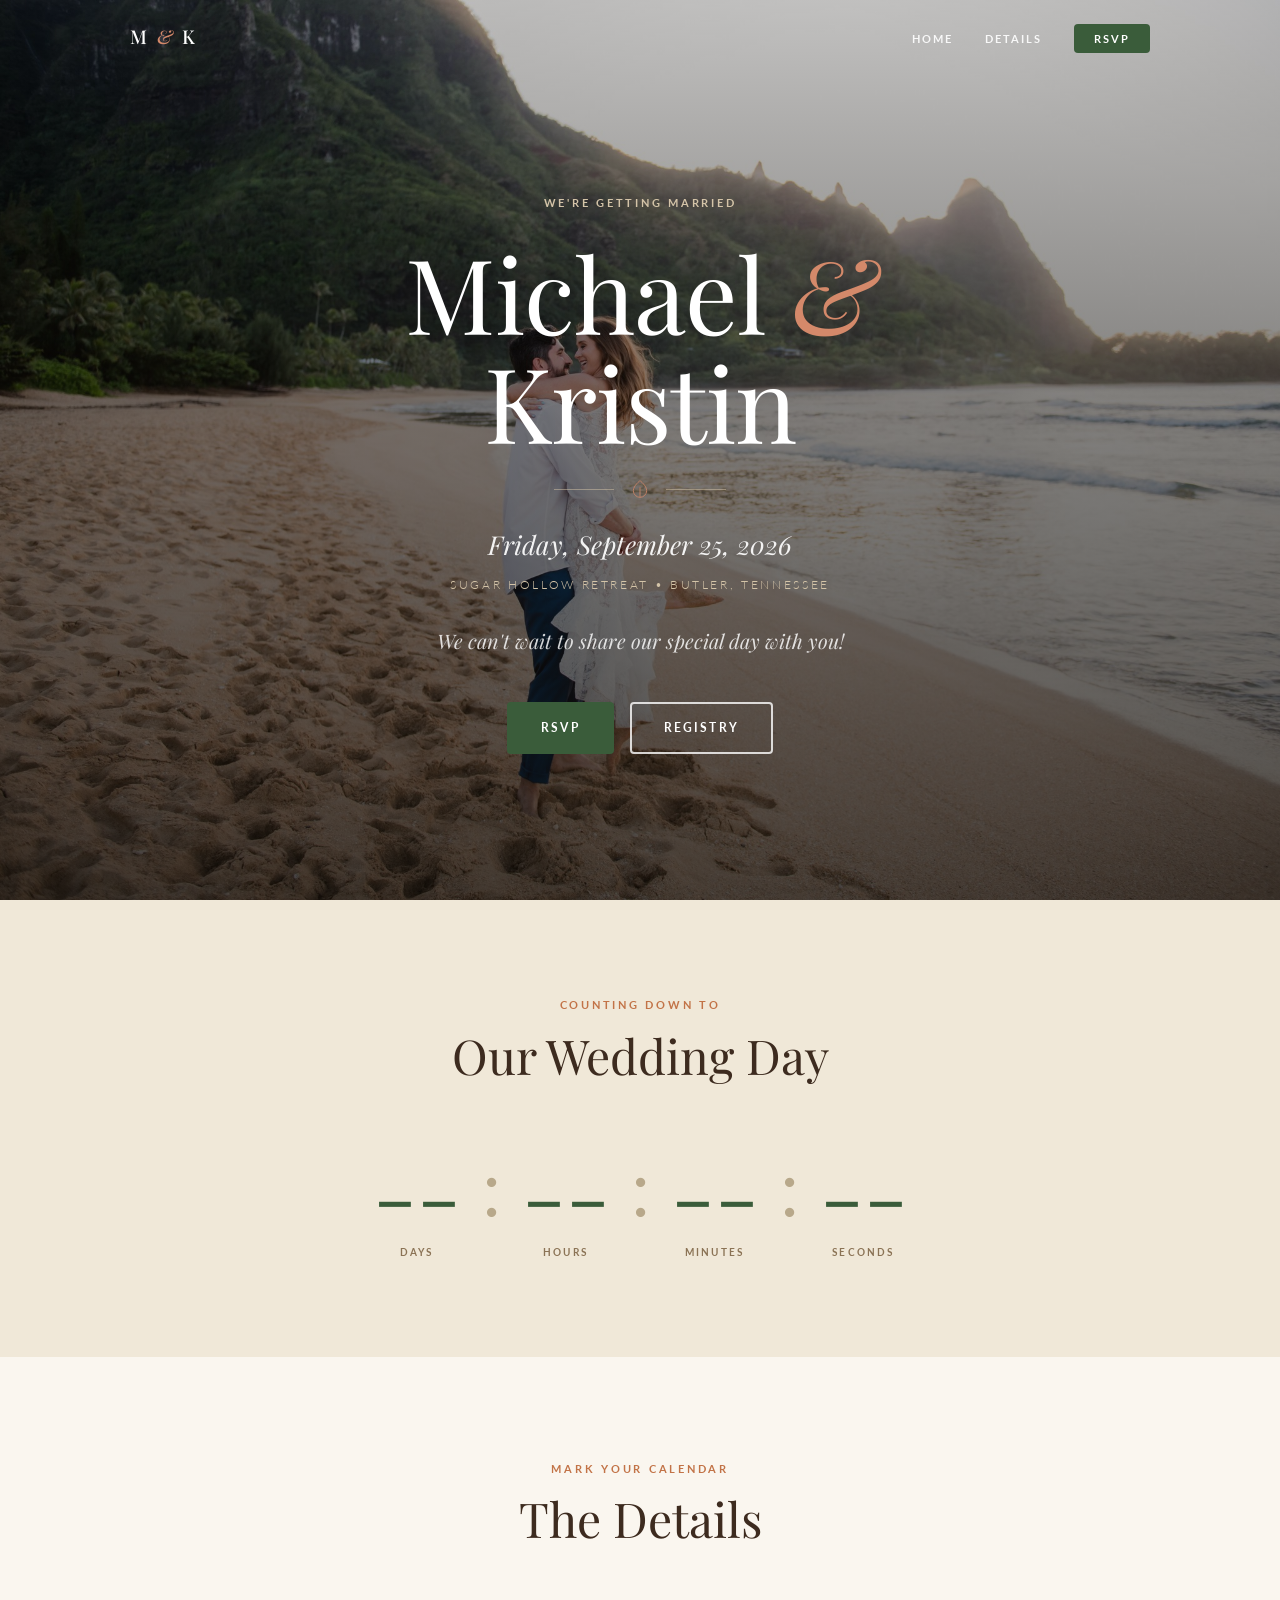
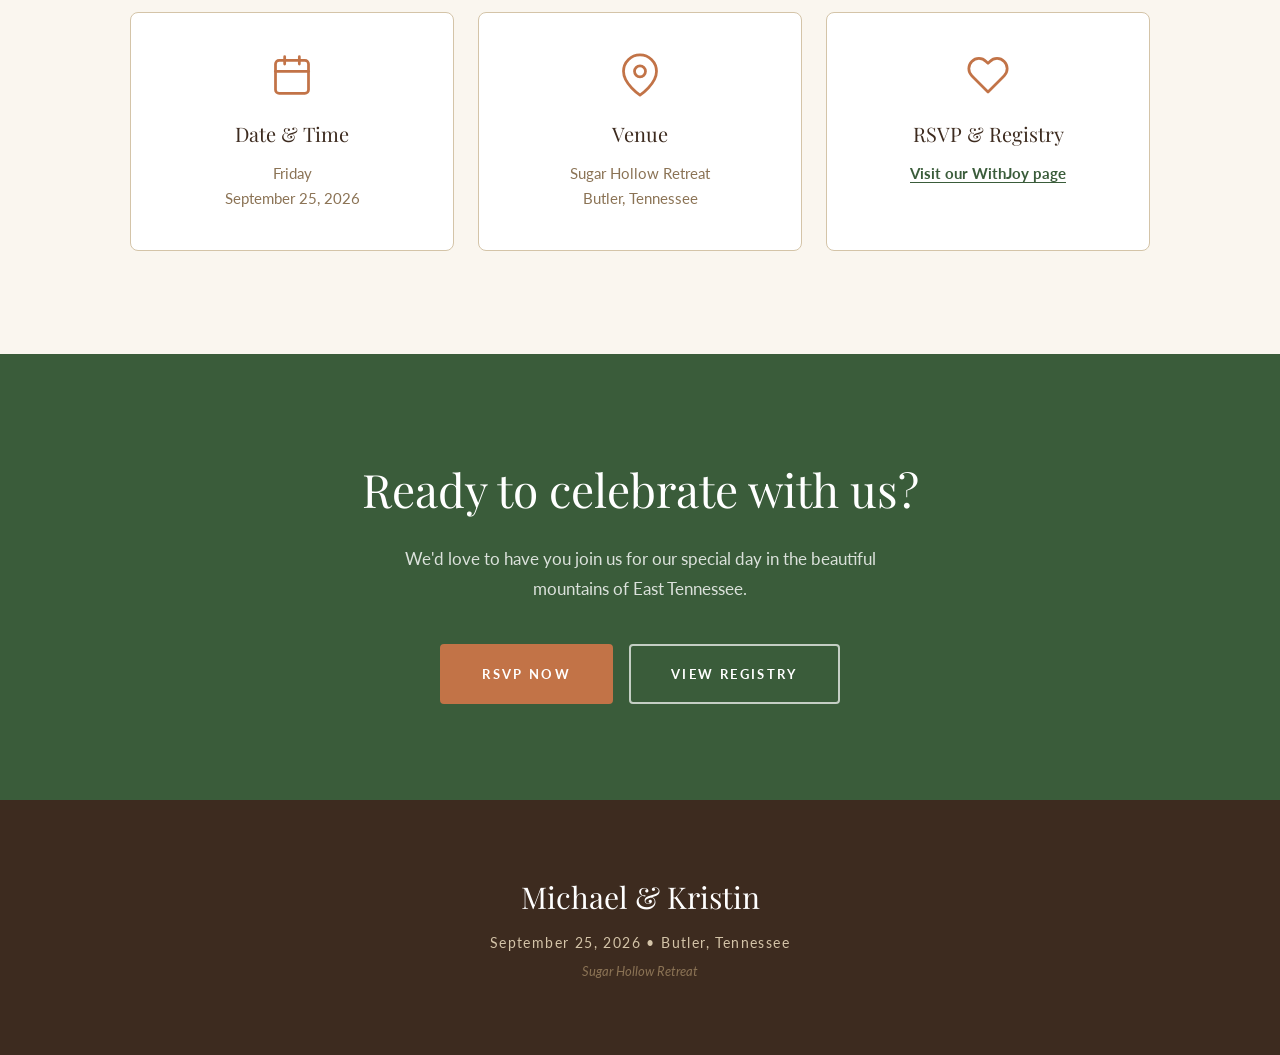
==== index.html @ a9865c3e "Launch Michael & Kristin wedding site (kristinmichael.com) Static HTML/CSS/JS site — no build step. " ====
<!DOCTYPE html>
<html lang="en">
<head>
  <meta charset="UTF-8">
  <meta name="viewport" content="width=device-width, initial-scale=1.0">
  <title>Michael &amp; Kristin's Wedding | September 25, 2026 | Butler, TN</title>
  <meta name="description" content="Join Michael &amp; Kristin as they celebrate their wedding on Friday, September 25, 2026 at Sugar Hollow Retreat in Butler, Tennessee.">
  <link rel="canonical" href="https://kristinmichael.com/">

  <!-- Open Graph -->
  <meta property="og:type" content="website">
  <meta property="og:url" content="https://kristinmichael.com/">
  <meta property="og:title" content="Michael &amp; Kristin's Wedding | September 25, 2026">
  <meta property="og:description" content="Join us on Friday, September 25, 2026 at Sugar Hollow Retreat in Butler, Tennessee.">
  <meta property="og:image" content="https://kristinmichael.com/images/og-cover.jpg">

  <!-- Google Fonts -->
  <link rel="preconnect" href="https://fonts.googleapis.com">
  <link rel="preconnect" href="https://fonts.gstatic.com" crossorigin>
  <link href="https://fonts.googleapis.com/css2?family=Playfair+Display:ital,wght@0,400;0,500;1,400;1,500&family=Lato:wght@300;400;700&display=swap" rel="stylesheet">

  <link rel="stylesheet" href="style.css">

  <!-- JSON-LD Event Schema -->
  <script type="application/ld+json">
  {
    "@context": "https://schema.org",
    "@type": "Event",
    "name": "Michael & Kristin's Wedding",
    "startDate": "2026-09-25T16:00:00-05:00",
    "endDate": "2026-09-26T00:00:00-05:00",
    "eventStatus": "https://schema.org/EventScheduled",
    "eventAttendanceMode": "https://schema.org/OfflineEventAttendanceMode",
    "location": {
      "@type": "Place",
      "name": "Sugar Hollow Retreat",
      "address": {
        "@type": "PostalAddress",
        "addressLocality": "Butler",
        "addressRegion": "TN",
        "addressCountry": "US"
      }
    },
    "url": "https://kristinmichael.com/",
    "description": "The wedding celebration of Michael and Kristin at Sugar Hollow Retreat in Butler, Tennessee.",
    "organizer": [
      { "@type": "Person", "name": "Michael" },
      { "@type": "Person", "name": "Kristin" }
    ]
  }
  </script>
</head>
<body>

  <!-- ── HEADER ───────────────────────────────────────────── -->
  <header class="site-header" role="banner">
    <nav class="nav-container" aria-label="Main navigation">
      <a href="/" class="nav-logo" aria-label="Michael &amp; Kristin — home">
        M <span class="nav-amp">&amp;</span> K
      </a>

      <button
        class="nav-toggle"
        aria-expanded="false"
        aria-controls="nav-menu"
        aria-label="Open navigation menu"
      >
        <span class="hamburger-line"></span>
        <span class="hamburger-line"></span>
        <span class="hamburger-line"></span>
      </button>

      <ul class="nav-menu" id="nav-menu" role="list">
        <li><a href="/" class="nav-link" aria-current="page">Home</a></li>
        <li><a href="#details" class="nav-link">Details</a></li>
        <li>
          <a
            href="https://withjoy.com/michael-kristin-2026/"
            class="nav-link nav-link--cta"
            target="_blank"
            rel="noopener noreferrer"
          >RSVP</a>
        </li>
      </ul>
    </nav>
  </header>

  <main id="main-content">

    <!-- ── HERO ─────────────────────────────────────────────── -->
    <section class="hero" aria-label="Wedding announcement">
      <div
        class="hero-bg"
        role="img"
        aria-label="Scenic mountain view at Sugar Hollow Retreat, Butler, Tennessee"
      ></div>
      <div class="hero-overlay" aria-hidden="true"></div>

      <div class="hero-content">
        <p class="eyebrow">We're getting married</p>

        <h1 class="hero-names">
          Michael <span class="amp-italic">&amp;</span> Kristin
        </h1>

        <div class="ornament" aria-hidden="true">
          <span class="ornament-line"></span>
          <svg class="ornament-leaf" viewBox="0 0 24 24" fill="none" xmlns="http://www.w3.org/2000/svg" aria-hidden="true">
            <path d="M12 2C12 2 4 8 4 14a8 8 0 0 0 16 0C20 8 12 2 12 2z" stroke="currentColor" stroke-width="1.2" stroke-linejoin="round"/>
            <line x1="12" y1="22" x2="12" y2="10" stroke="currentColor" stroke-width="1.2"/>
          </svg>
          <span class="ornament-line"></span>
        </div>

        <p class="hero-date">Friday, September 25, 2026</p>
        <p class="hero-location">Sugar Hollow Retreat &bull; Butler, Tennessee</p>
        <p class="hero-tagline">We can't wait to share our special day with you!</p>

        <div class="hero-buttons">
          <a
            href="https://withjoy.com/michael-kristin-2026/"
            class="btn btn-primary"
            target="_blank"
            rel="noopener noreferrer"
          >RSVP</a>
          <a
            href="https://withjoy.com/michael-kristin-2026/"
            class="btn btn-ghost"
            target="_blank"
            rel="noopener noreferrer"
          >Registry</a>
        </div>
      </div>
    </section>

    <!-- ── COUNTDOWN ─────────────────────────────────────────── -->
    <section class="countdown-section" aria-label="Countdown to the wedding">
      <div class="container">
        <p class="eyebrow eyebrow--dark">Counting down to</p>
        <h2 class="section-title">Our Wedding Day</h2>

        <div
          class="countdown"
          id="countdown"
          role="timer"
          aria-live="off"
          aria-label="Time remaining until the wedding"
        >
          <div class="unit">
            <span class="unit-number" id="cd-days">--</span>
            <span class="unit-label">Days</span>
          </div>
          <span class="unit-sep" aria-hidden="true">:</span>
          <div class="unit">
            <span class="unit-number" id="cd-hours">--</span>
            <span class="unit-label">Hours</span>
          </div>
          <span class="unit-sep" aria-hidden="true">:</span>
          <div class="unit">
            <span class="unit-number" id="cd-minutes">--</span>
            <span class="unit-label">Minutes</span>
          </div>
          <span class="unit-sep" aria-hidden="true">:</span>
          <div class="unit">
            <span class="unit-number" id="cd-seconds">--</span>
            <span class="unit-label">Seconds</span>
          </div>
        </div>
      </div>
    </section>

    <!-- ── DETAILS ───────────────────────────────────────────── -->
    <section class="details-section" id="details" aria-labelledby="details-heading">
      <div class="container">
        <p class="eyebrow eyebrow--dark">Mark your calendar</p>
        <h2 class="section-title" id="details-heading">The Details</h2>

        <div class="cards">

          <article class="card">
            <div class="card-icon" aria-hidden="true">
              <svg viewBox="0 0 24 24" fill="none" stroke="currentColor" stroke-width="1.5" stroke-linecap="round" stroke-linejoin="round">
                <rect x="3" y="4" width="18" height="18" rx="2"/>
                <line x1="16" y1="2" x2="16" y2="6"/>
                <line x1="8" y1="2" x2="8" y2="6"/>
                <line x1="3" y1="10" x2="21" y2="10"/>
              </svg>
            </div>
            <h3 class="card-title">Date &amp; Time</h3>
            <p class="card-body">Friday<br>September 25, 2026</p>
          </article>

          <article class="card">
            <div class="card-icon" aria-hidden="true">
              <svg viewBox="0 0 24 24" fill="none" stroke="currentColor" stroke-width="1.5" stroke-linecap="round" stroke-linejoin="round">
                <path d="M21 10c0 7-9 13-9 13S3 17 3 10a9 9 0 0 1 18 0z"/>
                <circle cx="12" cy="10" r="3"/>
              </svg>
            </div>
            <h3 class="card-title">Venue</h3>
            <p class="card-body">Sugar Hollow Retreat<br>Butler, Tennessee</p>
          </article>

          <article class="card">
            <div class="card-icon" aria-hidden="true">
              <svg viewBox="0 0 24 24" fill="none" stroke="currentColor" stroke-width="1.5" stroke-linecap="round" stroke-linejoin="round">
                <path d="M20.84 4.61a5.5 5.5 0 0 0-7.78 0L12 5.67l-1.06-1.06a5.5 5.5 0 0 0-7.78 7.78l1.06 1.06L12 21.23l7.78-7.78 1.06-1.06a5.5 5.5 0 0 0 0-7.78z"/>
              </svg>
            </div>
            <h3 class="card-title">RSVP &amp; Registry</h3>
            <p class="card-body">
              <a
                href="https://withjoy.com/michael-kristin-2026/"
                class="text-link"
                target="_blank"
                rel="noopener noreferrer"
              >Visit our WithJoy page</a>
            </p>
          </article>

        </div>
      </div>
    </section>

    <!-- ── CTA ───────────────────────────────────────────────── -->
    <section class="cta-section" aria-label="RSVP call to action">
      <div class="container">
        <h2 class="cta-title">Ready to celebrate with us?</h2>
        <p class="cta-body">
          We'd love to have you join us for our special day in the beautiful mountains
          of East Tennessee.
        </p>
        <div class="cta-buttons">
          <a
            href="https://withjoy.com/michael-kristin-2026/"
            class="btn btn-terracotta btn-lg"
            target="_blank"
            rel="noopener noreferrer"
          >RSVP Now</a>
          <a
            href="https://withjoy.com/michael-kristin-2026/"
            class="btn btn-ghost-white btn-lg"
            target="_blank"
            rel="noopener noreferrer"
          >View Registry</a>
        </div>
      </div>
    </section>

  </main>

  <!-- ── FOOTER ───────────────────────────────────────────── -->
  <footer class="site-footer" role="contentinfo">
    <div class="container">
      <p class="footer-names">Michael &amp; Kristin</p>
      <p class="footer-date">September 25, 2026 &bull; Butler, Tennessee</p>
      <p class="footer-venue">Sugar Hollow Retreat</p>
    </div>
  </footer>

  <script src="script.js"></script>
</body>
</html>
---- style.css ----
/* ============================================================
   Michael & Kristin — kristinmichael.com
   Rustic mountain aesthetic · Warm neutrals · Deep green + terracotta
   ============================================================ */

/* ── Custom Properties ────────────────────────────────────── */
:root {
  --cream:       #FAF6EF;
  --parchment:   #F0E8D8;
  --tan:         #D4C4A8;
  --tan-mid:     #B8A88A;
  --brown-lt:    #8B7355;
  --brown:       #3D2B1F;
  --green:       #3A5C3A;
  --green-lt:    #5C7A5C;
  --green-dark:  #2C4A2C;
  --terra:       #C27347;
  --terra-lt:    #D4896A;
  --gold:        #B89B6F;
  --white:       #FFFFFF;

  --serif: 'Playfair Display', Georgia, serif;
  --sans:  'Lato', system-ui, -apple-system, sans-serif;

  --max-w:  1100px;
  --px:     clamp(1.25rem, 5vw, 2.5rem);
  --radius: 4px;
  --ease:   0.25s ease;
}

/* ── Reset ────────────────────────────────────────────────── */
*, *::before, *::after { box-sizing: border-box; margin: 0; padding: 0; }

html { scroll-behavior: smooth; font-size: 16px; }

body {
  font-family: var(--sans);
  background-color: var(--cream);
  color: var(--brown);
  line-height: 1.7;
  -webkit-font-smoothing: antialiased;
}

img { max-width: 100%; height: auto; display: block; }
a   { color: inherit; text-decoration: none; }
ul  { list-style: none; }

/* ── Layout helpers ───────────────────────────────────────── */
.container {
  max-width: var(--max-w);
  margin: 0 auto;
  padding: 0 var(--px);
}

/* ── Typography helpers ───────────────────────────────────── */
.eyebrow {
  font-family: var(--sans);
  font-size: 0.6875rem;
  font-weight: 700;
  letter-spacing: 0.25em;
  text-transform: uppercase;
  color: var(--terra-lt);
  text-align: center;
  margin-bottom: 0.75rem;
}
.eyebrow--dark { color: var(--terra); }

.section-title {
  font-family: var(--serif);
  font-size: clamp(1.875rem, 4.5vw, 3rem);
  font-weight: 400;
  color: var(--brown);
  text-align: center;
  line-height: 1.2;
  margin-bottom: clamp(2.5rem, 6vw, 4rem);
}

/* ── Buttons ──────────────────────────────────────────────── */
.btn {
  display: inline-block;
  font-family: var(--sans);
  font-size: 0.75rem;
  font-weight: 700;
  letter-spacing: 0.18em;
  text-transform: uppercase;
  padding: 0.875rem 2rem;
  border: 2px solid transparent;
  border-radius: var(--radius);
  cursor: pointer;
  transition:
    background-color var(--ease),
    color var(--ease),
    border-color var(--ease);
  white-space: nowrap;
}

.btn-lg { padding: 1.0625rem 2.5rem; font-size: 0.8125rem; }

/* Green on white */
.btn-primary {
  background-color: var(--green);
  color: var(--white);
  border-color: var(--green);
}
.btn-primary:hover, .btn-primary:focus-visible {
  background-color: var(--green-lt);
  border-color: var(--green-lt);
}

/* Ghost white (hero) */
.btn-ghost {
  background-color: transparent;
  color: var(--white);
  border-color: rgba(255,255,255,0.8);
}
.btn-ghost:hover, .btn-ghost:focus-visible {
  background-color: var(--white);
  color: var(--green);
  border-color: var(--white);
}

/* Terracotta (CTA section) */
.btn-terracotta {
  background-color: var(--terra);
  color: var(--white);
  border-color: var(--terra);
}
.btn-terracotta:hover, .btn-terracotta:focus-visible {
  background-color: var(--terra-lt);
  border-color: var(--terra-lt);
}

/* Ghost white (on green CTA) */
.btn-ghost-white {
  background-color: transparent;
  color: var(--white);
  border-color: rgba(255,255,255,0.7);
}
.btn-ghost-white:hover, .btn-ghost-white:focus-visible {
  background-color: var(--white);
  color: var(--green);
  border-color: var(--white);
}

.btn:focus-visible {
  outline: 3px solid var(--terra);
  outline-offset: 3px;
}

/* ── Header / Nav ─────────────────────────────────────────── */
.site-header {
  position: fixed;
  top: 0; left: 0; right: 0;
  z-index: 200;
  transition: background-color var(--ease), box-shadow var(--ease);
}

.site-header.scrolled {
  background-color: var(--cream);
  box-shadow: 0 2px 20px rgba(61, 43, 31, 0.1);
}

.nav-container {
  max-width: var(--max-w);
  margin: 0 auto;
  padding: 1.25rem var(--px);
  display: flex;
  align-items: center;
  justify-content: space-between;
}

.nav-logo {
  font-family: var(--serif);
  font-size: 1.1875rem;
  font-weight: 500;
  letter-spacing: 0.12em;
  color: var(--white);
  transition: color var(--ease);
}
.site-header.scrolled .nav-logo { color: var(--brown); }

.nav-amp { color: var(--terra-lt); font-style: italic; }
.site-header.scrolled .nav-amp { color: var(--terra); }

.nav-menu {
  display: flex;
  align-items: center;
  gap: 2rem;
}

.nav-link {
  font-size: 0.6875rem;
  font-weight: 700;
  letter-spacing: 0.18em;
  text-transform: uppercase;
  color: rgba(255,255,255,0.9);
  padding-bottom: 2px;
  border-bottom: 1px solid transparent;
  transition: color var(--ease), border-color var(--ease);
}
.nav-link:hover { border-bottom-color: var(--terra-lt); }
.site-header.scrolled .nav-link { color: var(--brown); }
.site-header.scrolled .nav-link:hover { border-bottom-color: var(--terra); }

.nav-link--cta {
  background-color: var(--green);
  color: var(--white) !important;
  padding: 0.5rem 1.25rem;
  border-radius: var(--radius);
  border-bottom: none !important;
  transition: background-color var(--ease);
}
.nav-link--cta:hover,
.nav-link--cta:focus-visible { background-color: var(--green-lt); }

/* Hamburger */
.nav-toggle {
  display: none;
  flex-direction: column;
  justify-content: center;
  gap: 5px;
  width: 40px;
  height: 40px;
  background: none;
  border: none;
  cursor: pointer;
  padding: 0.5rem;
  border-radius: var(--radius);
  z-index: 210;
}

.hamburger-line {
  display: block;
  width: 22px;
  height: 2px;
  background-color: var(--white);
  border-radius: 2px;
  transition: transform var(--ease), opacity var(--ease), background-color var(--ease);
}
.site-header.scrolled .hamburger-line { background-color: var(--brown); }
.nav-toggle[aria-expanded="true"] .hamburger-line { background-color: var(--white); }

.nav-toggle[aria-expanded="true"] .hamburger-line:nth-child(1) { transform: translateY(7px) rotate(45deg); }
.nav-toggle[aria-expanded="true"] .hamburger-line:nth-child(2) { opacity: 0; transform: scaleX(0); }
.nav-toggle[aria-expanded="true"] .hamburger-line:nth-child(3) { transform: translateY(-7px) rotate(-45deg); }

.nav-toggle:focus-visible {
  outline: 3px solid var(--terra);
  outline-offset: 2px;
}

/* ── Hero ─────────────────────────────────────────────────── */
.hero {
  position: relative;
  min-height: 100svh;
  display: flex;
  align-items: center;
  justify-content: center;
  text-align: center;
  overflow: hidden;
}

/* ── PHOTO SWAP INSTRUCTIONS ──────────────────────────────
   Replace the gradient below with your real hero photo:
   background-image: url('images/hero-couple.jpg');
   Keep background-size: cover and background-position: center.
   ────────────────────────────────────────────────────────── */
.hero-bg {
  position: absolute;
  inset: 0;
  background-image: url('images/hero-couple.jpg');
  background-size: cover;
  background-position: center top;
  /* Placeholder gradient — remove once a real photo is in /images/ */
  background-color: #1E2E1A;
  background-image:
    url('images/hero-couple.jpg'),
    linear-gradient(155deg, #1C2E18 0%, #2E4420 30%, #4A3824 60%, #1E1810 100%);
}

.hero-overlay {
  position: absolute;
  inset: 0;
  background: linear-gradient(
    to bottom,
    rgba(15, 12, 8, 0.25) 0%,
    rgba(15, 12, 8, 0.52) 45%,
    rgba(15, 12, 8, 0.72) 100%
  );
}

.hero-content {
  position: relative;
  z-index: 1;
  padding: 7rem var(--px) 4rem;
  max-width: 720px;
  color: var(--white);
}

.hero .eyebrow {
  color: var(--tan);
  margin-bottom: 1.5rem;
}

.hero-names {
  font-family: var(--serif);
  font-size: clamp(3.25rem, 11vw, 6.5rem);
  font-weight: 400;
  line-height: 1.05;
  letter-spacing: -0.01em;
  margin-bottom: 1.5rem;
}

.amp-italic {
  font-style: italic;
  color: var(--terra-lt);
}

/* Botanical ornament */
.ornament {
  display: flex;
  align-items: center;
  justify-content: center;
  gap: 1rem;
  margin-bottom: 1.5rem;
}
.ornament-line {
  display: block;
  width: 60px;
  height: 1px;
  background-color: rgba(212, 196, 168, 0.5);
}
.ornament-leaf {
  width: 20px;
  height: 20px;
  color: var(--terra-lt);
  opacity: 0.8;
}

.hero-date {
  font-family: var(--serif);
  font-size: clamp(1.125rem, 3vw, 1.625rem);
  font-style: italic;
  color: rgba(255,255,255,0.92);
  margin-bottom: 0.5rem;
}

.hero-location {
  font-size: 0.75rem;
  font-weight: 300;
  letter-spacing: 0.22em;
  text-transform: uppercase;
  color: var(--tan);
  margin-bottom: 1.75rem;
}

.hero-tagline {
  font-family: var(--serif);
  font-size: clamp(1rem, 2.5vw, 1.25rem);
  font-style: italic;
  color: rgba(255,255,255,0.82);
  margin-bottom: 2.75rem;
}

.hero-buttons {
  display: flex;
  gap: 1rem;
  justify-content: center;
  flex-wrap: wrap;
}

/* ── Countdown ────────────────────────────────────────────── */
.countdown-section {
  background-color: var(--parchment);
  padding: clamp(4rem, 8vw, 6rem) 0;
}

.countdown {
  display: flex;
  align-items: flex-start;
  justify-content: center;
  gap: 0.75rem;
  flex-wrap: wrap;
}

.unit {
  display: flex;
  flex-direction: column;
  align-items: center;
  min-width: 90px;
}

.unit-number {
  font-family: var(--serif);
  font-size: clamp(3rem, 9vw, 5.5rem);
  font-weight: 400;
  color: var(--green);
  line-height: 1;
  margin-bottom: 0.5rem;
  font-variant-numeric: tabular-nums;
  min-width: 2ch;
  display: inline-block;
  text-align: center;
}

.unit-label {
  font-size: 0.625rem;
  font-weight: 700;
  letter-spacing: 0.22em;
  text-transform: uppercase;
  color: var(--brown-lt);
}

.unit-sep {
  font-family: var(--serif);
  font-size: clamp(2.5rem, 7vw, 4.5rem);
  color: var(--tan-mid);
  line-height: 1;
  margin-top: 0.125rem;
}

.countdown-complete {
  font-family: var(--serif);
  font-size: 2rem;
  font-style: italic;
  color: var(--green);
  text-align: center;
  padding: 2rem;
}

/* ── Details cards ────────────────────────────────────────── */
.details-section {
  padding: clamp(4rem, 8vw, 6.5rem) 0;
  background-color: var(--cream);
}

.cards {
  display: grid;
  grid-template-columns: repeat(auto-fit, minmax(240px, 1fr));
  gap: 1.5rem;
}

.card {
  text-align: center;
  padding: 2.5rem 2rem;
  border: 1px solid var(--tan);
  border-radius: 8px;
  background-color: var(--white);
  transition: box-shadow var(--ease), transform var(--ease);
}
.card:hover {
  box-shadow: 0 8px 32px rgba(61, 43, 31, 0.09);
  transform: translateY(-2px);
}

.card-icon {
  width: 44px;
  height: 44px;
  margin: 0 auto 1.25rem;
  color: var(--terra);
}
.card-icon svg { width: 100%; height: 100%; }

.card-title {
  font-family: var(--serif);
  font-size: 1.25rem;
  font-weight: 400;
  color: var(--brown);
  margin-bottom: 0.625rem;
}

.card-body {
  font-size: 0.9375rem;
  color: var(--brown-lt);
  line-height: 1.65;
}

.text-link {
  color: var(--green);
  font-weight: 700;
  border-bottom: 1px solid currentColor;
  transition: color var(--ease);
}
.text-link:hover, .text-link:focus-visible {
  color: var(--terra);
}
.text-link:focus-visible {
  outline: 3px solid var(--terra);
  outline-offset: 2px;
  border-radius: 2px;
}

/* ── CTA ──────────────────────────────────────────────────── */
.cta-section {
  background-color: var(--green);
  padding: clamp(4rem, 8vw, 6rem) 0;
  text-align: center;
}

.cta-title {
  font-family: var(--serif);
  font-size: clamp(1.75rem, 4vw, 2.875rem);
  font-weight: 400;
  color: var(--white);
  margin-bottom: 1rem;
}

.cta-body {
  font-size: 1.0625rem;
  color: rgba(255,255,255,0.82);
  max-width: 540px;
  margin: 0 auto 2.5rem;
  line-height: 1.75;
}

.cta-buttons {
  display: flex;
  gap: 1rem;
  justify-content: center;
  flex-wrap: wrap;
}

/* ── Footer ───────────────────────────────────────────────── */
.site-footer {
  background-color: var(--brown);
  color: var(--tan);
  padding: clamp(3rem, 6vw, 4.5rem) 0;
  text-align: center;
}

.footer-names {
  font-family: var(--serif);
  font-size: 1.875rem;
  font-weight: 400;
  color: var(--white);
  margin-bottom: 0.5rem;
}

.footer-date {
  font-size: 0.875rem;
  letter-spacing: 0.1em;
  margin-bottom: 0.375rem;
}

.footer-venue {
  font-size: 0.8125rem;
  font-style: italic;
  color: var(--brown-lt);
}

/* ── Mobile ───────────────────────────────────────────────── */
@media (max-width: 768px) {

  .nav-toggle { display: flex; }

  .nav-menu {
    position: fixed;
    inset: 0;
    background-color: var(--green-dark);
    flex-direction: column;
    justify-content: center;
    gap: 2.5rem;
    transform: translateX(100%);
    transition: transform 0.35s cubic-bezier(0.4, 0, 0.2, 1);
    z-index: 199;
  }
  .nav-menu.is-open { transform: translateX(0); }

  .nav-link {
    font-size: 0.875rem;
    color: rgba(255,255,255,0.9) !important;
    border-bottom-color: transparent !important;
    letter-spacing: 0.22em;
  }
  .nav-link:hover { border-bottom-color: var(--terra-lt) !important; }

  .nav-link--cta {
    background-color: var(--terra) !important;
    padding: 0.75rem 2rem !important;
    border-radius: var(--radius);
  }

  .unit-sep { display: none; }

  .countdown { gap: 2rem; }

  .hero-buttons { flex-direction: column; align-items: center; }
  .hero-buttons .btn { min-width: 200px; }

  .cta-buttons { flex-direction: column; align-items: center; }
  .cta-buttons .btn { min-width: 220px; }
}

/* ── Reduced motion ───────────────────────────────────────── */
@media (prefers-reduced-motion: reduce) {
  *, *::before, *::after {
    animation-duration: 0.01ms !important;
    transition-duration: 0.01ms !important;
  }
  html { scroll-behavior: auto; }
}
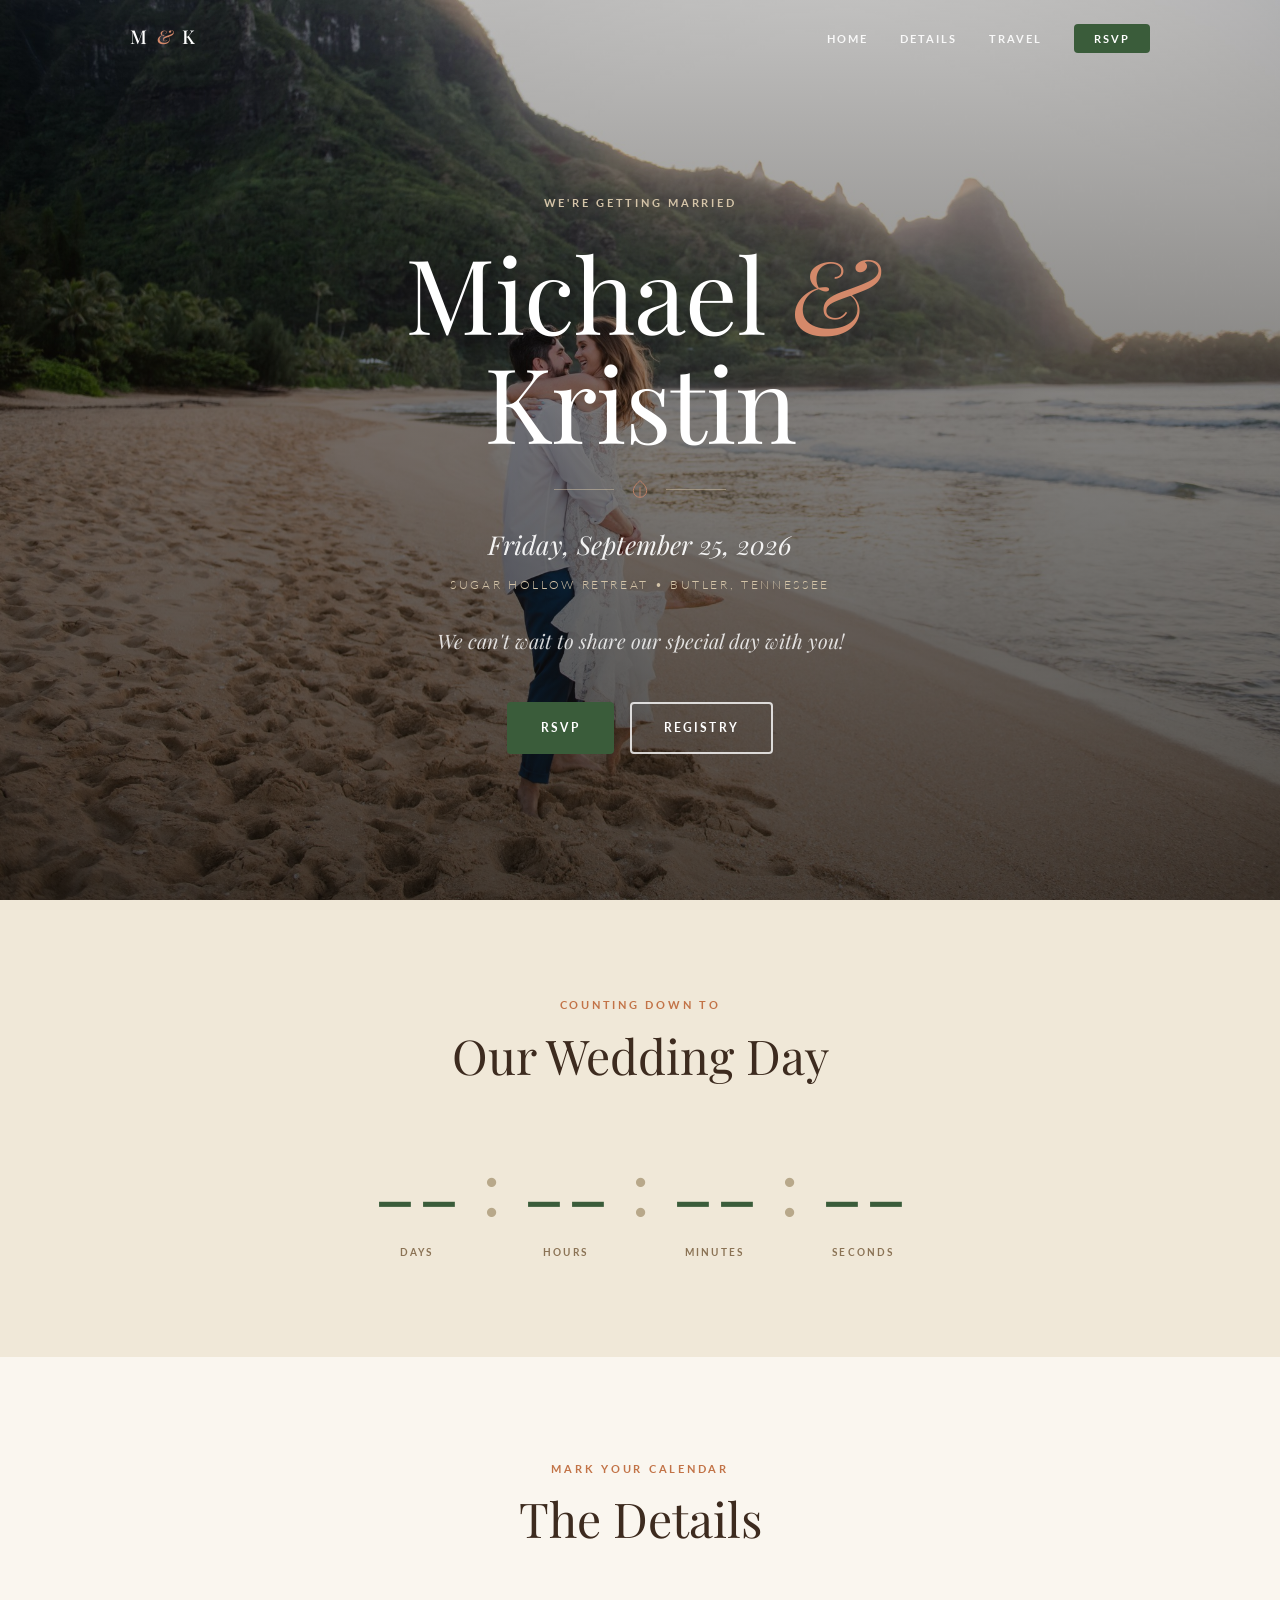
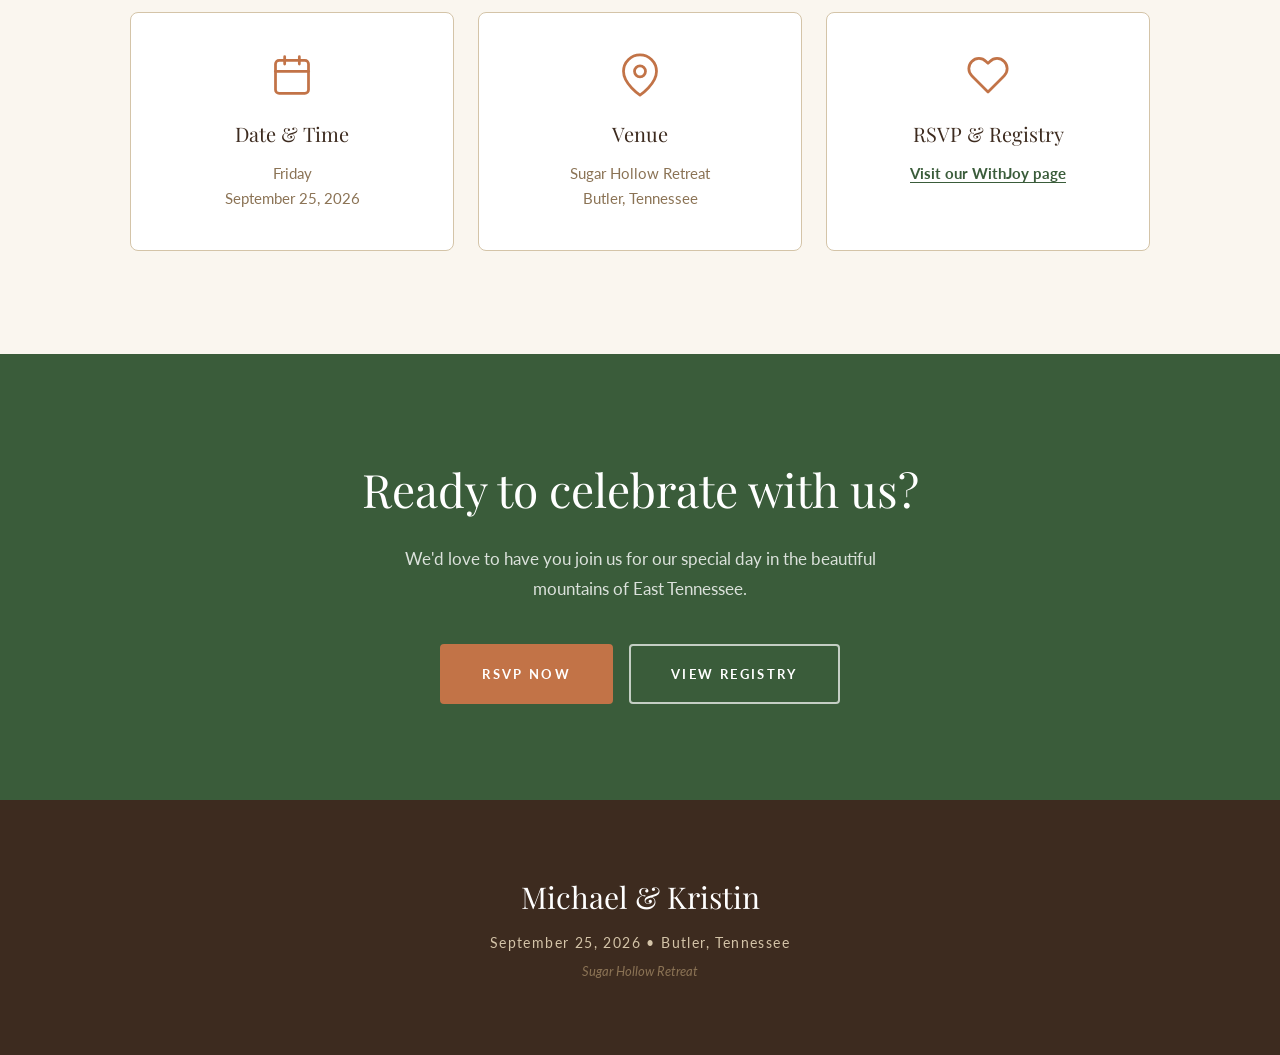
==== commit 47741935: "Add password-gated guest travel board at /travel Guests share arrival/departure airports and approxi" ====
--- a/index.html
+++ b/index.html
@@ -73,6 +73,7 @@
       <ul class="nav-menu" id="nav-menu" role="list">
         <li><a href="/" class="nav-link" aria-current="page">Home</a></li>
         <li><a href="#details" class="nav-link">Details</a></li>
+        <li><a href="/travel" class="nav-link">Travel</a></li>
         <li>
           <a
             href="https://withjoy.com/michael-kristin-2026/"
--- a/style.css
+++ b/style.css
@@ -599,3 +599,243 @@
   }
   html { scroll-behavior: auto; }
 }
+
+/* ── Travel board ─────────────────────────────────────────── */
+
+/* Solid header variant for pages without a dark hero */
+.site-header--solid {
+  background-color: var(--cream);
+  box-shadow: 0 2px 20px rgba(61, 43, 31, 0.1);
+}
+.site-header--solid .nav-logo { color: var(--brown); }
+.site-header--solid .nav-amp { color: var(--terra); }
+.site-header--solid .nav-link { color: var(--brown); }
+.site-header--solid .nav-link:hover { border-bottom-color: var(--terra); }
+.site-header--solid .hamburger-line { background-color: var(--brown); }
+.site-header--solid .nav-toggle[aria-expanded="true"] .hamburger-line { background-color: var(--white); }
+
+.travel-main {
+  padding: clamp(7rem, 12vw, 9rem) 0 clamp(4rem, 8vw, 6rem);
+  background-color: var(--cream);
+  min-height: 70vh;
+}
+
+.travel-intro {
+  max-width: 640px;
+  margin: -1.5rem auto 2.5rem;
+  text-align: center;
+  color: var(--brown-lt);
+}
+
+/* Form inputs */
+.field { margin-bottom: 1.125rem; }
+.field--narrow { max-width: 260px; }
+
+.field-label {
+  display: block;
+  font-size: 0.6875rem;
+  font-weight: 700;
+  letter-spacing: 0.14em;
+  text-transform: uppercase;
+  color: var(--brown-lt);
+  margin-bottom: 0.375rem;
+}
+.req { color: var(--terra); }
+.opt { text-transform: none; letter-spacing: 0; font-weight: 400; }
+
+input[type="text"], input[type="email"], input[type="tel"],
+input[type="password"], input[type="date"], input[type="number"],
+input:not([type]) {
+  width: 100%;
+  font-family: var(--sans);
+  font-size: 1rem;
+  color: var(--brown);
+  background-color: var(--white);
+  border: 1px solid var(--tan);
+  border-radius: var(--radius);
+  padding: 0.625rem 0.75rem;
+  transition: border-color var(--ease);
+}
+input:focus-visible {
+  outline: 3px solid var(--terra);
+  outline-offset: 1px;
+  border-color: var(--terra);
+}
+
+.field-hint {
+  font-size: 0.8125rem;
+  color: var(--brown-lt);
+  margin-top: 0.25rem;
+}
+
+.form-error {
+  color: var(--terra);
+  font-weight: 700;
+  font-size: 0.9375rem;
+  margin: 0.75rem 0;
+}
+
+/* Gate */
+.gate-box {
+  max-width: 460px;
+  margin: 0 auto;
+}
+.gate-box .card-body { margin-bottom: 1.25rem; }
+.gate-box .field { text-align: left; }
+.gate-box .btn { margin-top: 0.5rem; }
+
+/* Post form card */
+.form-card {
+  text-align: left;
+  margin-bottom: 3rem;
+}
+.form-card .card-title { text-align: center; margin-bottom: 1.5rem; }
+
+.form-grid {
+  display: grid;
+  grid-template-columns: repeat(auto-fit, minmax(220px, 1fr));
+  gap: 0 1.25rem;
+}
+
+.ride-fieldset, .leg-fieldset {
+  border: 1px solid var(--parchment);
+  border-radius: var(--radius);
+  padding: 1rem 1.25rem 0.5rem;
+  margin-bottom: 1.25rem;
+}
+.ride-fieldset legend, .leg-fieldset legend { padding: 0 0.5rem; }
+
+.radio-row {
+  display: flex;
+  flex-wrap: wrap;
+  gap: 0.5rem 1.75rem;
+  margin-bottom: 1rem;
+}
+.radio-label {
+  display: flex;
+  align-items: center;
+  gap: 0.5rem;
+  font-size: 0.9375rem;
+  cursor: pointer;
+}
+.radio-label input { accent-color: var(--green); }
+
+.leg-grid {
+  display: grid;
+  grid-template-columns: repeat(auto-fit, minmax(260px, 1fr));
+  gap: 0 1.25rem;
+}
+
+.form-actions {
+  display: flex;
+  gap: 1rem;
+  flex-wrap: wrap;
+  margin-top: 0.5rem;
+}
+
+.btn-secondary {
+  background-color: transparent;
+  color: var(--green);
+  border-color: var(--green);
+}
+.btn-secondary:hover, .btn-secondary:focus-visible {
+  background-color: var(--green);
+  color: var(--white);
+}
+
+/* Posts list */
+.posts-heading {
+  font-family: var(--serif);
+  font-size: clamp(1.5rem, 3.5vw, 2rem);
+  font-weight: 400;
+  text-align: center;
+  margin-bottom: 1.75rem;
+}
+
+.posts-empty {
+  text-align: center;
+  color: var(--brown-lt);
+  font-style: italic;
+}
+
+.posts-list {
+  display: grid;
+  grid-template-columns: repeat(auto-fill, minmax(300px, 1fr));
+  gap: 1.25rem;
+}
+
+.post-card {
+  text-align: left;
+  padding: 1.5rem 1.5rem 1.25rem;
+}
+
+.post-head {
+  display: flex;
+  align-items: baseline;
+  justify-content: space-between;
+  gap: 0.75rem;
+  flex-wrap: wrap;
+  margin-bottom: 0.75rem;
+}
+
+.post-name {
+  font-family: var(--serif);
+  font-size: 1.25rem;
+  font-weight: 400;
+  color: var(--brown);
+}
+
+.post-badge {
+  font-size: 0.625rem;
+  font-weight: 700;
+  letter-spacing: 0.12em;
+  text-transform: uppercase;
+  color: var(--white);
+  padding: 0.25rem 0.625rem;
+  border-radius: 999px;
+  white-space: nowrap;
+}
+.post-badge--need  { background-color: var(--terra); }
+.post-badge--offer { background-color: var(--green); }
+.post-badge--info  { background-color: var(--tan-mid); }
+
+.post-leg {
+  font-size: 0.9375rem;
+  color: var(--brown-lt);
+}
+.post-leg strong { color: var(--brown); font-weight: 700; }
+
+.post-contact {
+  font-size: 0.9375rem;
+  color: var(--brown-lt);
+  margin-top: 0.625rem;
+  overflow-wrap: anywhere;
+}
+
+.post-actions {
+  display: flex;
+  gap: 1.25rem;
+  margin-top: 1rem;
+  padding-top: 0.875rem;
+  border-top: 1px solid var(--parchment);
+}
+
+.post-action {
+  background: none;
+  border: none;
+  cursor: pointer;
+  font-family: var(--sans);
+  font-size: 0.6875rem;
+  font-weight: 700;
+  letter-spacing: 0.14em;
+  text-transform: uppercase;
+  color: var(--green);
+  padding: 0;
+  border-bottom: 1px solid transparent;
+  transition: color var(--ease), border-color var(--ease);
+}
+.post-action:hover, .post-action:focus-visible { color: var(--terra); border-bottom-color: var(--terra); }
+.post-action:focus-visible { outline: 3px solid var(--terra); outline-offset: 2px; }
+
+/* Author display rules (e.g. .btn) would otherwise override the UA [hidden] rule */
+[hidden] { display: none !important; }
